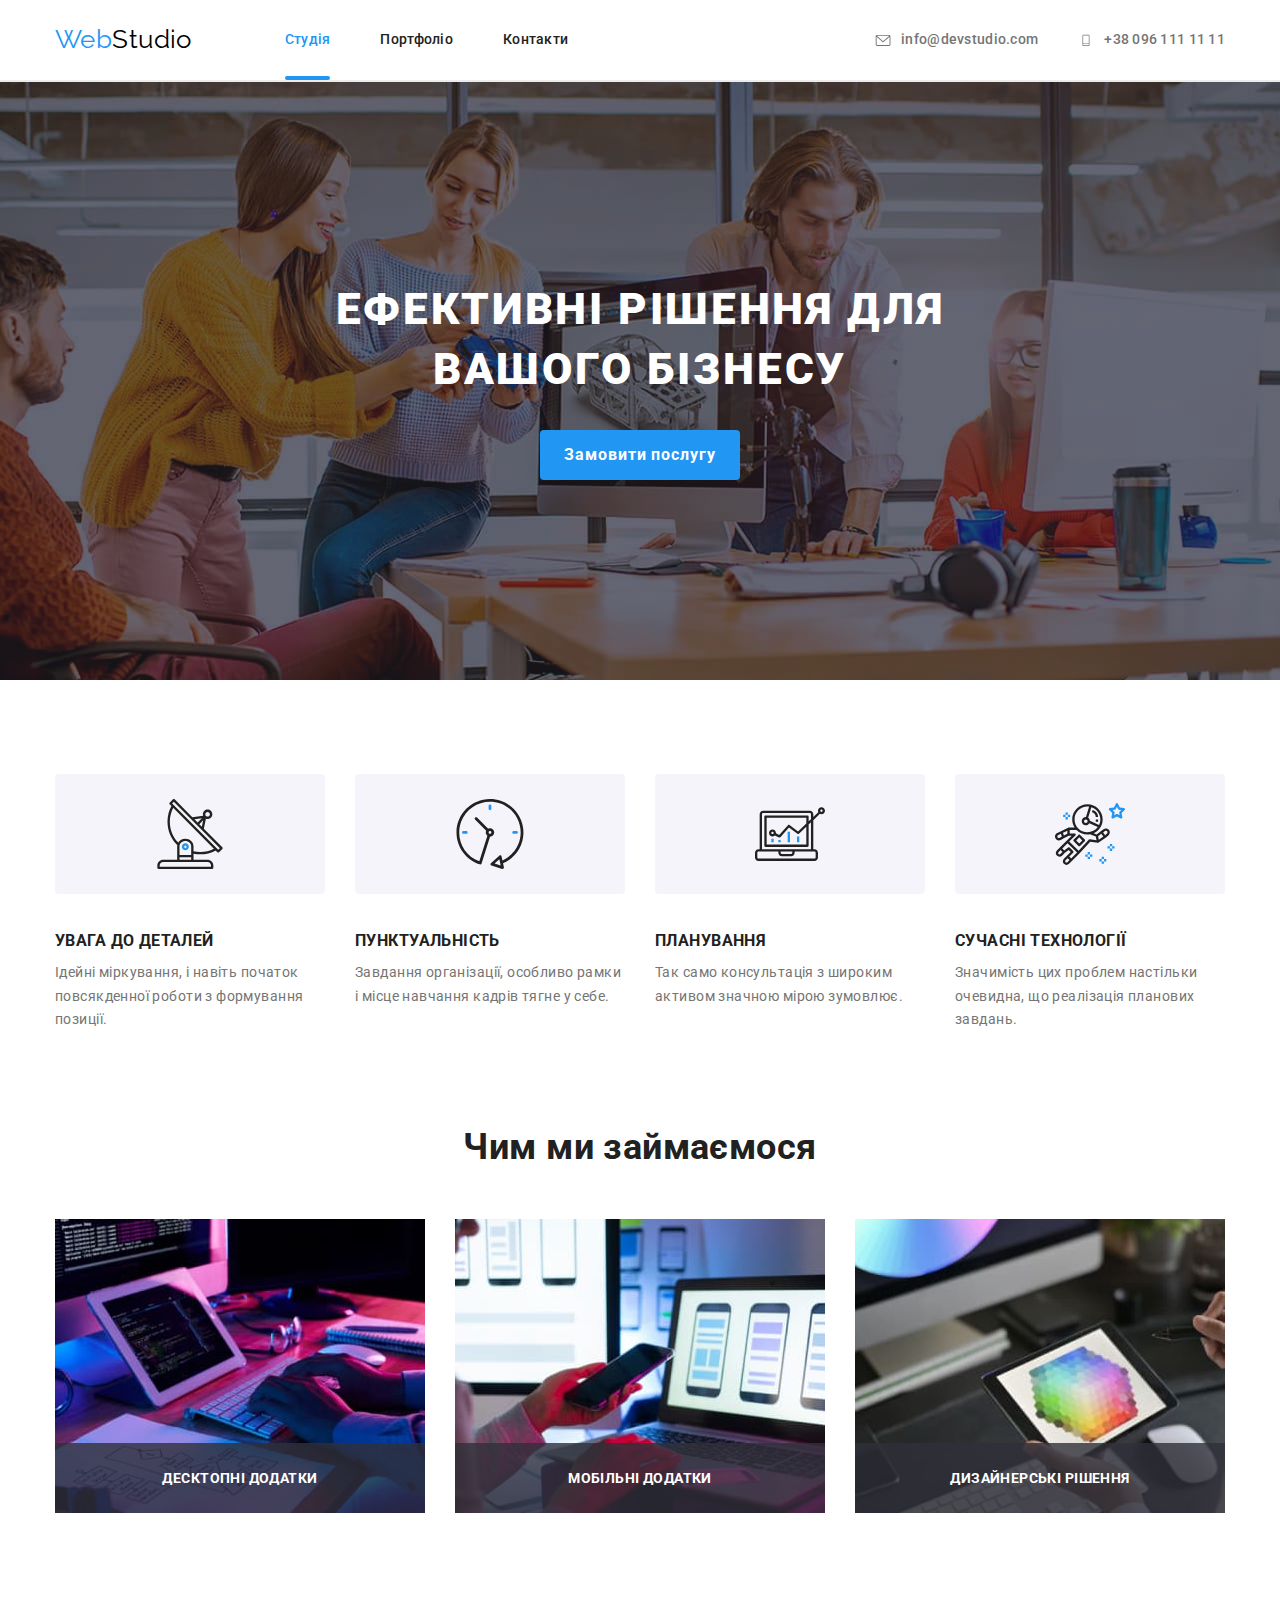
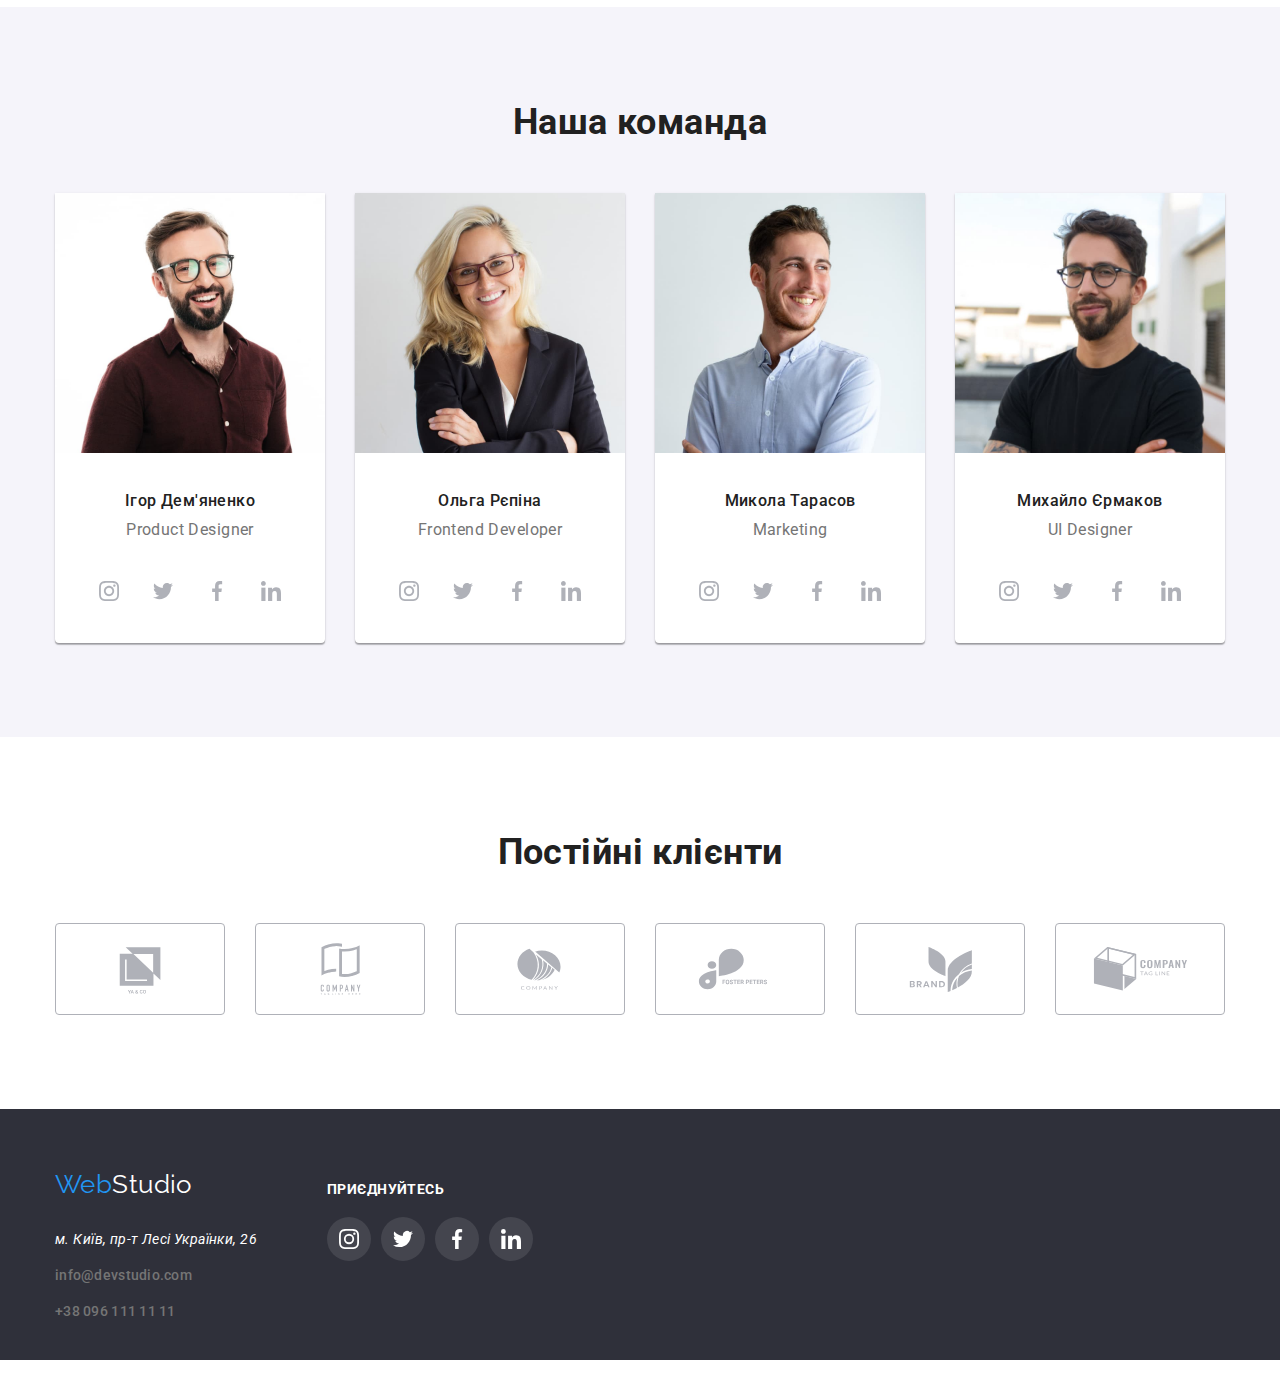
==== index.html @ 6121fbd8 "add files from hw-5" ====
<!DOCTYPE html>
<html lang="uk">
  <head>
    <meta charset="UTF-8" />
    <meta http-equiv="X-UA-Compatible" content="IE=edge" />
    <meta name="viewport" content="width=device-width, initial-scale=1.0" />
    <title>Студія</title>

    <link
      href="https://fonts.googleapis.com/css2?family=Raleway:wght@700&family=Roboto:wght@400;500;700;900&display=swap"
      rel="stylesheet"
    />
    <link
      rel="stylesheet"
      href="https://cdnjs.cloudflare.com/ajax/libs/modern-normalize/1.1.0/modern-normalize.min.css"
    />
    <link rel="stylesheet" href="./css/styles.css" />
  </head>
  <body>
    <header>
      <div class="container main-nav">
        <nav class="main-nav">
          <a href="./index.html" class="logo"
            ><span class="accent">Web</span>Studio</a
          >
          <ul class="navigation list">
            <li class="item">
              <a href="./index.html" class="navigation-item current">Студія</a>
            </li>
            <li class="item">
              <a href="./portfolio.html" class="navigation-item">Портфоліо</a>
            </li>
            <li class="item">
              <a href="./contacts.html" class="navigation-item">Контакти</a>
            </li>
          </ul>
        </nav>
        <ul class="contact main list">
          <li class="item">
            <a href="mailto:info@devstudio.com" class="contact-item">
              <svg class="icon-envelope">
                <use href="./images/sprite.svg#icon-envelope"></use>
              </svg>
              info@devstudio.com</a
            >
          </li>
          <li class="item">
            <a href="tel:+380961111111" class="contact-item">
              <svg class="icon-smartphone">
                <use href="./images/sprite.svg#icon-smartphone"></use>
              </svg>
              +38 096 111 11 11
            </a>
          </li>
        </ul>
      </div>
    </header>
    <main>
      <div class="overlay">
        <section class="section hero">
          <!-- Hero -->
          <div class="container">
            <h1 class="hero-title">Ефективні рішення для вашого бізнесу</h1>
            <div class="backdrop is-hidden" data-modal>
              <div class="modal">
                <button class="button-close" data-modal-close></button>
              </div>
            </div>
            <button class="button primary" data-modal-open>
              Замовити послугу
            </button>
          </div>
        </section>
      </div>
      <section class="section preference">
        <!--Whay we-->
        <div class="container">
          <ul class="preference list">
            <li class="item">
              <svg class="icon-antenna">
                <use href="./images/sprite.svg#icon-antenna"></use>
              </svg>
              <h3 class="preference-title">УВАГА ДО ДЕТАЛЕЙ</h3>
              <p>
                Ідейні міркування, і навіть початок повсякденної роботи з
                формування позиції.
              </p>
            </li>
            <li class="item">
              <svg class="icon-clock">
                <use href="./images/sprite.svg#icon-clock"></use>
              </svg>
              <h3 class="preference-title">ПУНКТУАЛЬНІСТЬ</h3>
              <p>
                Завдання організації, особливо рамки і місце навчання кадрів
                тягне у себе.
              </p>
            </li>
            <li class="item">
              <svg class="icon-diagram">
                <use href="./images/sprite.svg#icon-diagram"></use>
              </svg>
              <h3 class="preference-title">ПЛАНУВАННЯ</h3>
              <p>
                Так само консультація з широким активом значною мірою зумовлює.
              </p>
            </li>
            <li class="item">
              <svg class="icon-astronaut">
                <use href="./images/sprite.svg#icon-astronaut"></use>
              </svg>
              <h3 class="preference-title">СУЧАСНІ ТЕХНОЛОГІЇ</h3>
              <p>
                Значимість цих проблем настільки очевидна, що реалізація
                планових завдань.
              </p>
            </li>
          </ul>
        </div>
      </section>
      <section class="section activity">
        <!-- What we do -->
        <div class="container">
          <h2 class="activity-title">Чим ми займаємося</h2>
          <div class="activity-list">
            <div class="activity-thumb">
              <div class="activity-deskr">Десктопні додатки</div>
              <img
                class="item"
                src="./images/wwd1.jpg"
                alt="Десктопні додатки"
                width="370"
              />
            </div>
            <div class="activity-thumb">
              <div class="activity-deskr">Мобільні додатки</div>
              <img
                class="item"
                src="./images/wwd2.jpg"
                alt="Мобільні додатки"
                width="370"
              />
            </div>
            <div class="activity-thumb">
              <div class="activity-deskr">Дизайнерські рішення</div>
              <img
                class="item"
                src="./images/wwd3.jpg"
                alt="Дизайнерські рішення"
                width="370"
              />
            </div>
          </div>
        </div>
      </section>
      <section class="section team">
        <!-- Our team -->
        <div class="container">
          <h2 class="team-title">Наша команда</h2>
          <ul class="team-members list">
            <li class="item">
              <img
                src="./images/img1.jpg"
                alt="Фото Ігора Дем'яненко"
                width="270"
              />
              <div class="card">
                <h3 class="team-member">Ігор Дем'яненко</h3>
                <p class="team-position">Product Designer</p>
              </div>
              <ul class="smlist list">
                <li class="smlist-item">
                  <a href="https://www.instagram.com/">
                    <svg class="smhref">
                      <use href="./images/sprite.svg#icon-instagramsm"></use>
                    </svg>
                  </a>
                </li>
                <li class="smlist-item">
                  <a href="https://www.twitter.com/">
                    <svg class="smhref">
                      <use href="./images/sprite.svg#icon-twittersm"></use>
                    </svg>
                  </a>
                </li>
                <li class="smlist-item">
                  <a href="https://www.facebook.com/">
                    <svg class="smhref">
                      <use href="./images/sprite.svg#icon-facebooksm"></use>
                    </svg>
                  </a>
                </li>
                <li class="smlist-item">
                  <a href="https://www.linkedin.com/">
                    <svg class="smhref">
                      <use href="./images/sprite.svg#icon-linkedinsm"></use>
                    </svg>
                  </a>
                </li>
              </ul>
            </li>
            <li class="item">
              <img
                src="./images/img2.jpg"
                alt="Фото Ольги Рєпіної"
                width="270"
              />
              <div class="card">
                <h3 class="team-member">Ольга Рєпіна</h3>
                <p class="team-position">Frontend Developer</p>
              </div>
              <ul class="list smlist">
                <li class="smlist-item">
                  <a href="https://www.instagram.com/">
                    <svg class="smhref">
                      <use href="./images/sprite.svg#icon-instagramsm"></use>
                    </svg>
                  </a>
                </li>
                <li class="smlist-item">
                  <a href="https://www.twitter.com/">
                    <svg class="smhref">
                      <use href="./images/sprite.svg#icon-twittersm"></use>
                    </svg>
                  </a>
                </li>
                <li class="smlist-item">
                  <a href="https://www.facebook.com/">
                    <svg class="smhref">
                      <use href="./images/sprite.svg#icon-facebooksm"></use>
                    </svg>
                  </a>
                </li>
                <li class="smlist-item">
                  <a href="https://www.linkedin.com/">
                    <svg class="smhref">
                      <use href="./images/sprite.svg#icon-linkedinsm"></use>
                    </svg>
                  </a>
                </li>
              </ul>
            </li>
            <li class="item">
              <img
                src="./images/img3.jpg"
                alt="Фото Миколи Тарасова"
                width="270"
              />
              <div class="card">
                <h3 class="team-member">Микола Тарасов</h3>
                <p class="team-position">Marketing</p>
              </div>
              <ul class="list smlist">
                <li class="smlist-item">
                  <a href="https://www.instagram.com/">
                    <svg class="smhref">
                      <use href="./images/sprite.svg#icon-instagramsm"></use>
                    </svg>
                  </a>
                </li>
                <li class="smlist-item">
                  <a href="https://www.twitter.com/">
                    <svg class="smhref">
                      <use href="./images/sprite.svg#icon-twittersm"></use>
                    </svg>
                  </a>
                </li>
                <li class="smlist-item">
                  <a href="https://www.facebook.com/">
                    <svg class="smhref">
                      <use href="./images/sprite.svg#icon-facebooksm"></use>
                    </svg>
                  </a>
                </li>
                <li class="smlist-item">
                  <a href="https://www.linkedin.com/">
                    <svg class="smhref">
                      <use href="./images/sprite.svg#icon-linkedinsm"></use>
                    </svg>
                  </a>
                </li>
              </ul>
            </li>
            <li class="item">
              <img
                src="./images/img4.jpg"
                alt="Фото Михайла Єрмакова"
                width="270"
              />
              <div class="card">
                <h3 class="team-member">Михайло Єрмаков</h3>
                <p class="team-position">UI Designer</p>
              </div>
              <ul class="list smlist">
                <li class="smlist-item">
                  <a href="https://www.instagram.com/">
                    <svg class="smhref">
                      <use href="./images/sprite.svg#icon-instagramsm"></use>
                    </svg>
                  </a>
                </li>
                <li class="smlist-item">
                  <a href="https://www.twitter.com/">
                    <svg class="smhref">
                      <use href="./images/sprite.svg#icon-twittersm"></use>
                    </svg>
                  </a>
                </li>
                <li class="smlist-item">
                  <a href="https://www.facebook.com/">
                    <svg class="smhref">
                      <use href="./images/sprite.svg#icon-facebooksm"></use>
                    </svg>
                  </a>
                </li>
                <li class="smlist-item">
                  <a href="https://www.linkedin.com/">
                    <svg class="smhref">
                      <use href="./images/sprite.svg#icon-linkedinsm"></use>
                    </svg>
                  </a>
                </li>
              </ul>
            </li>
          </ul>
        </div>
      </section>
      <section class="clients section">
        <div class="container">
          <h2 class="clients-title">Постійні клієнти</h2>
          <ul class="clients-list list">
            <li class="clients-item">
              <a href="" class="clients-link" aria-label="Клієнт1"
                ><svg class="clients-logo">
                  <use href="./images/sprite.svg#icon-logo1"></use></svg
              ></a>
            </li>
            <li class="clients-item">
              <a href="" class="clients-link" aria-label="Клієнт2"
                ><svg class="clients-logo">
                  <use href="./images/sprite.svg#icon-logo2"></use></svg
              ></a>
            </li>
            <li class="clients-item">
              <a href="" class="clients-link" aria-label="Клієнт3"
                ><svg class="clients-logo">
                  <use href="./images/sprite.svg#icon-logo3"></use></svg
              ></a>
            </li>
            <li class="clients-item">
              <a href="" class="clients-link" aria-label="Клієнт4"
                ><svg class="clients-logo">
                  <use href="./images/sprite.svg#icon-logo4"></use></svg
              ></a>
            </li>
            <li class="clients-item">
              <a href="" class="clients-link" aria-label="Клієнт5"
                ><svg class="clients-logo">
                  <use href="./images/sprite.svg#icon-logo5"></use></svg
              ></a>
            </li>
            <li class="clients-item">
              <a href="" class="clients-link" aria-label="Клієнт6"
                ><svg class="clients-logo">
                  <use href="./images/sprite.svg#icon-logo6"></use></svg
              ></a>
            </li>
          </ul>
        </div>
      </section>
    </main>
    <footer>
      <div class="footerbg">
        <div class="container">
          <ul class="footer list">
            <li>
              <a href="./index.html" class="logo"
                ><span class="accent">Web</span><span class="fcol">Studio</span>
              </a>
            </li>
            <li>
              <address class="fcol">м. Київ, пр-т Лесі Українки, 26</address>
            </li>
            <li class="footer-item">
              <a href="mailto:info@devstudio.com" class="contact-item"
                >info@devstudio.com</a
              >
            </li>
            <li class="footer-item">
              <a href="tel:+380961111111" class="contact-item"
                >+38 096 111 11 11</a
              >
            </li>
          </ul>
          <div class="joinus">
            <p class="join">приєднуйтесь</p>
            <ul class="join-items list">
              <li class="item">
                <a href="https://www.instagram.com/"
                  ><img
                    class="smlink"
                    src="./images/instagram.svg"
                    alt="Instagram link"
                    width="20"
                    height="20"
                  />
                </a>
              </li>
              <li class="item">
                <a href="https://twitter.com/"
                  ><img
                    class="smlink"
                    src="./images/twitter.svg"
                    alt="Twitter link"
                    width="20"
                    height="20"
                  />
                </a>
              </li>
              <li class="item">
                <a href="https://www.facebook.com/"
                  ><img
                    class="smlink"
                    src="./images/facebook.svg"
                    alt="Facebook link"
                    width="20"
                    height="20"
                  />
                </a>
              </li>
              <li class="item">
                <a href="https://www.linkedin.com/"
                  ><img
                    class="smlink"
                    src="./images/linkedin.svg"
                    alt="LinkedIn link"
                    width="20"
                    height="20"
                  />
                </a>
              </li>
            </ul>
          </div>
        </div>
      </div>
    </footer>
    <script src="./js/modal.js"></script>
  </body>
</html>
---- css/styles.css ----
:root {
  --primary-bgc: #ffffff;
  --secondary-bgc: #f5f4fa;

  --main-text-color: #757575;
  --title-text-color: #212121;

  --accent-color: #2196f3;
  --logo-color: #000000;
  --sm-color: #afb1b8;
}

body {
  background-color: var(--primary-bgc);
  color: var(--main-text-color);

  font-family: "Roboto", sans-serif;
  font-weight: 400;
  font-size: 14px;
  line-height: 1.71;
  letter-spacing: 0.03em;
}

/* * {  outline: 1px solid red;} */

.container {
  width: 1200px;
  padding: 0 15px;
  margin: 0 auto;
  /* outline: 1px solid red; */
}

h1,
h2,
h3,
h4 {
  color: var(--title-text-color);
  margin-top: 0;
  margin-bottom: 0;
}

p {
  margin-top: 0;
  margin-bottom: 0;
}

.list {
  margin-top: 0;
  margin-bottom: 0;
  padding: 0;
  list-style: none;
}

/* Navigation */

header::after {
  content: "";
  position: absolute;
  width: 100%;
  height: 0;
  left: 0px;
  top: 80px;

  border: 1px solid #ececec;
}

.main-nav {
  display: flex;
  align-items: center;
}

.navigation {
  display: flex;
}

.navigation-item.current::before {
  content: "";
  position: absolute;
  width: 100%;
  height: 4px;
  bottom: 0;

  background: #2196f3;
  border-radius: 2px;
}

.navigation .item:not(:last-child) {
  margin-right: 50px;
}

.navigation-item {
  position: relative;
  display: block;
  padding-top: 32px;
  padding-bottom: 32px;
  font-weight: 500;
  font-size: 14px;
  line-height: 1.14;
  letter-spacing: 0.02em;
  text-decoration: none;
  color: var(--title-text-color);
  transition: color 250ms cubic-bezier(0.4, 0, 0.2, 1);
}

.navigation-item:hover,
.navigation-item:focus {
  color: var(--accent-color);
}

.navigation-item.current {
  color: var(--accent-color);
}

.logo {
  display: inline-block;
  font-family: "Raleway", sans-serif;
  font-size: 26px;
  line-height: 31px;
  letter-spacing: 1.19;

  color: var(--logo-color);
  text-decoration: none;
}

header .logo {
  padding: 24px 93px 25px 0;
}

.accent {
  color: var(--accent-color);
}

.contact.main {
  display: flex;
  margin-left: auto;
}

.contact.main .item:not(:last-child) {
  margin-right: 40px;
}

.contact-item {
  font-weight: 500;
  line-height: 1.14;
  letter-spacing: 0.02em;
  text-decoration: none;
  color: var(--main-text-color);
  fill: var(--main-text-color);
  transition: color 250ms cubic-bezier(0.4, 0, 0.2, 1), fill 250ms cubic-bezier(0.4, 0, 0.2, 1);
}

header .contact-item {
  padding-top: 32px;
  padding-bottom: 32px;
}

.main .contact-item {
  display: flex;
}

.contact-item:hover,
.contact-item:focus {
  color: var(--accent-color);
  fill: var(--accent-color);
}

.icon-envelope,
.icon-smartphone {
  width: 16px;
  height: 12px;
  margin: 2px 10px 2px 0;
}

/* Hero */
.hero {
  text-align: center;
  padding-top: 200px;
}

.hero-title {
  font-weight: 900;
  font-size: 44px;
  line-height: 1.36;
  letter-spacing: 0.06em;
  text-transform: uppercase;
  margin: 0px auto 30px;

  width: 700px;
  color: var(--primary-bgc);
}

.overlay {
  max-width: 1600px;
  height: 600px;
  margin: 0 auto;

  background-image: linear-gradient(
      rgba(47, 48, 58, 0.4),
      rgba(47, 48, 58, 0.4)
    ),
    url(../images/overlay.jpg), url(../images/Bg.svg);
  background-size: cover;
  background-repeat: no-repeat;
  background-position: center;
}

/* Buttons */

.button {
  display: inline-block;
  font-size: 16px;
  cursor: pointer;

  text-align: center;
}

.button.primary {
  font-weight: 700;
  line-height: 1.88;
  letter-spacing: 0.06em;
  background-color: var(--accent-color);
  color: var(--primary-bgc);
  min-width: 200px;
  height: 50px;
  border: 0;
  border-radius: 4px;
  padding: 10px 24px;
  transition: color 250ms cubic-bezier(0.4, 0, 0.2, 1), background-color 250ms cubic-bezier(0.4, 0, 0.2, 1), box-shadow 250ms cubic-bezier(0.4, 0, 0.2, 1);
}

.button.primary:hover,
.button.primary:focus {
  background-color: var(--primary-bgc);
  color: var(--accent-color);
  box-shadow: 0px 10px 13px -7px #000000, inset 5px 5px 15px 5px rgba(0,0,0,0);
}

.button.secondary {
  font-weight: 500;
  line-height: 1.62;
  letter-spacing: 0.03em;
  background-color: var(--secondary-bgc);
  color: var(--title-text-color);
  min-width: 125px;
  height: 38px;
  border: 0;
  border-radius: 4px;
  padding: 6px 22px;
  transition: color 250ms cubic-bezier(0.4, 0, 0.2, 1), background-color 250ms cubic-bezier(0.4, 0, 0.2, 1), box-shadow 250ms cubic-bezier(0.4, 0, 0.2, 1);
}

.button.secondary:hover,
.button.secondary:focus {
  background-color: var(--accent-color);
  color: var(--primary-bgc);
  box-shadow: 0px 3px 1px rgba(0, 0, 0, 0.1), 0px 1px 2px rgba(0, 0, 0, 0.08), 0px 2px 2px rgba(0, 0, 0, 0.12);
}

.backdrop {
  position: fixed;
  top: 0;
  left: 0;
  z-index: 100;
  width: 100%;
  height: 100%;

  background-color: rgba(0, 0, 0, 0.2);
  opacity: 1;
  transition: opacity 250ms cubic-bezier(0.4, 0, 0.2, 1);
}

.backdrop.is-hidden {
  opacity: 0;
  pointer-events: none;
}

.modal {
  position: absolute;
  top: 50%;
  left: 50%;
  transform: translate(-50%, -50%);
  min-width: 528px;
  min-height: 581px;

  background: var(--primary-bgc);
  box-shadow: 0px 1px 3px rgba(0, 0, 0, 0.12), 0px 1px 1px rgba(0, 0, 0, 0.14),
    0px 2px 1px rgba(0, 0, 0, 0.2);
  border-radius: 4px;
}

.button-close {
  position: absolute;
  top: 0;
  right: 0;
  width: 30px;
  height: 30px;
  margin-top: 8px;
  margin-right: 8px;

  background-image: url(../images/close.svg);
  background-size: contain;
  border: 0;
  background-color: var(--primary-bgc);
}

/* Why we */
.section.preference {
  padding-top: 94px;
}

.preference.list {
  display: flex;
  flex-wrap: wrap;
}

.preference.list .item:not(:nth-child(4n)) {
  margin-right: 30px;
}

.preference.list .item:not(:nth-last-child(-n + 4)) {
  margin-bottom: 30px;
}

.preference .item {
  width: 270px;
}

.icon-antenna,
.icon-clock,
.icon-diagram,
.icon-astronaut {
  width: 270px;
  height: 120px;
  padding: 25px 100px;
  background-color: var(--secondary-bgc);
  border-radius: 4px;
  margin-bottom: 30px;
}

.preference-title {
  font-weight: 700;
  line-height: 1.14;
  text-transform: uppercase;
  margin-bottom: 10px;
}

/* What we do */

.section.activity,
.section.team,
.section.clients,
.portfolio {
  padding-top: 94px;
  padding-bottom: 94px;
}

.activity-title,
.team-title,
.clients-title,
.contact-header {
  font-weight: 700;
  font-size: 36px;
  line-height: 1.17;
  text-align: center;
  margin-bottom: 50px;
}

.activity-list {
  display: flex;
  position: relative;
}

.activity-list .item {
  display: block;
}

.activity-thumb {
  position: relative;
}

.activity-thumb:not(:last-child) {
  margin-right: 30px;
}

.activity-thumb::before {
  content: "";
  position: absolute;
  width: 370px;
  height: 70px;
  bottom: 0;
  background: rgba(47, 48, 58, 0.8);
}

.activity-deskr {
  position: absolute;
  bottom: 27px;
  width: 370px;
  height: 16px;

  font-weight: 700;
  font-size: 14px;
  line-height: 16px;
  text-align: center;
  letter-spacing: 0.03em;
  text-transform: uppercase;

  color: var(--primary-bgc);
}
/* Our team */

.team {
  /* max-width: 1600px; */
  background-color: var(--secondary-bgc);
  background-position: center;
}

.team-members.list {
  display: flex;
}

.team-members .item {
  background: #ffffff;
  box-shadow: 0px 1px 3px rgba(0, 0, 0, 0.12), 0px 1px 1px rgba(0, 0, 0, 0.14),
    0px 2px 1px rgba(0, 0, 0, 0.2);
  border-radius: 0px 0px 4px 4px;
}

.team-members .item:not(:last-child) {
  margin-right: 30px;
}

.card {
  padding: 30px 0;
}

.team-member {
  padding-bottom: 10px;
  font-weight: 500;
  font-size: 16px;
  line-height: 1.19;
  text-align: center;
}

.team-position {
  font-size: 16px;
  line-height: 1.19;
  text-align: center;
}

.smlist {
  display: flex;
  margin: 0 32px 30px 32px;
  padding: 0;
}

.smlist a {
  display: block;
  width: 44px;
  height: 44px;
}

.smlist-item {
  width: 44px;
  height: 44px;
  border-radius: 50%;
  background-color: var(--primary-bgc);
  transition: background-color 250ms cubic-bezier(0.4, 0, 0.2, 1), fill 250ms cubic-bezier(0.4, 0, 0.2, 1);
}

.smlist-item:not(:last-child) {
  margin-right: 10px;
}

.smhref {
  width: 44px;
  height: 44px;
  padding: 12px;
  fill: var(--sm-color);
}
.smlist-item:hover,
.smlist-item:focus {
  background-color: var(--accent-color);
  border-radius: 50%;
}

.smhref:hover,
.smhref:focus {
  fill: var(--primary-bgc);
}

/* Clients */

.clients-list {
  display: flex;
  flex-wrap: wrap;
}

.clients-item {
  margin-right: 30px;
  margin-bottom: 30px;
}

.clients-item:nth-last-child(-n + 6) {
  margin-bottom: 0;
}

.clients-item:nth-child(6n) {
  margin-right: 0;
}

.clients-link {
  display: block;
  width: 170px;
  height: 92px;
  border: 1px solid #afb1b8;
  border-radius: 4px;
  fill: var(--sm-color);
  transition: fill 250ms cubic-bezier(0.4, 0, 0.2, 1),   border 250ms cubic-bezier(0.4, 0, 0.2, 1);
}

.clients-link:hover,
.clients-list:focus {
  border-color: var(--accent-color);
  fill: var(--accent-color);
}

.clients-logo {
  width: 106px;
  height: 60px;
  margin: 16px 32px;
}

/* Footer */

.footerbg {
  max-width: 1600px;
  height: 251px;
  margin: 0 auto;
  background-image: url(../images/bgfooter.svg);
  background-position: center;
}

.footer.list {
  padding-top: 60px;
  padding-bottom: 60px;
}

footer .logo {
  margin-bottom: 28px;
}

.fcol {
  color: var(--primary-bgc);
}

.footer-item {
  margin-top: 12px;
}

footer .container {
  display: flex;
}

.joinus {
  margin: 72px 0 0 70px;
}

.join {
  margin-bottom: 20px;
  font-style: normal;
  font-weight: 700;
  line-height: 16px;
  letter-spacing: 1.14;
  text-transform: uppercase;

  color: var(--primary-bgc);
}

.join-items {
  display: flex;
}

footer .item {
  width: 44px;
  height: 44px;
  border-radius: 50%;
  background-color: rgba(255, 255, 255, 0.1);
  /* color: var(--primary-bgc, 0.1); */
  /* background-image: url(../images/ellipse.svg); */
  margin-right: 10px;
  transition: background-color 250ms cubic-bezier(0.4, 0, 0.2, 1);
}

footer .item:hover,
.footer .item:focus {
  background-color: var(--accent-color);
}

.smlink {
  margin: 12px;
}

/* Portfolio */
.nav {
  display: flex;
  justify-content: center;
  margin-bottom: 50px;
}

.nav .item:not(:last-child) {
  margin-right: 8px;
}

.exemples .list {
  display: flex;
  flex-wrap: wrap;
  margin: -15px;
}

.exemples a {
  text-decoration: none;
}

.exemples .item {
  width: 370px;
  margin: 15px;

  background: var(--primary-bgc);
  border: 1px solid #eeeeee;
  transition: box-shadow 250ms cubic-bezier(0.4, 0, 0.2, 1)
}

.exemples .item:hover,
.exemples .item:focus {
  box-shadow: 0px 1px 1px rgba(0, 0, 0, 0.12), 0px 4px 4px rgba(0, 0, 0, 0.06),
    1px 4px 6px rgba(0, 0, 0, 0.16);
}

.exemples-container {
  padding: 20px 24px;
}

.exemple-title {
  font-weight: 700;
  font-size: 18px;
  line-height: 2;
  text-decoration: none;
}

.exemple-descr {
  font-size: 16px;
  line-height: 1.88;
  text-decoration: none;
  color: var(--main-text-color);
}

.exemples-overlay {
  position: relative;
  overflow: hidden;
}

.exemple-description {
  position: absolute;
  bottom: -100%;
  left: 0;
  width: 100%;
  height: 100%;
  padding: 63px 24px;

  font-size: 18px;
  align-items: center;
  line-height: 28px;
  letter-spacing: 1.56;

  color: var(--primary-bgc);
  background-color: var(--accent-color);
  text-decoration: none;
  background: rgba(33, 150, 243, 0.9);

  transition: bottom 250ms cubic-bezier(0.4, 0, 0.2, 1);
}

a[href="project1"]:hover .exemple-description,
a[href="project2"]:hover .exemple-description,
a[href="project3"]:hover .exemple-description,
a[href="project4"]:hover .exemple-description,
a[href="project5"]:hover .exemple-description,
a[href="project6"]:hover .exemple-description,
a[href="project7"]:hover .exemple-description,
a[href="project8"]:hover .exemple-description,
a[href="project9"]:hover .exemple-description {
  bottom: 0;
}

/* Contacts */

.contact-container {
  padding: 94px 0;
}
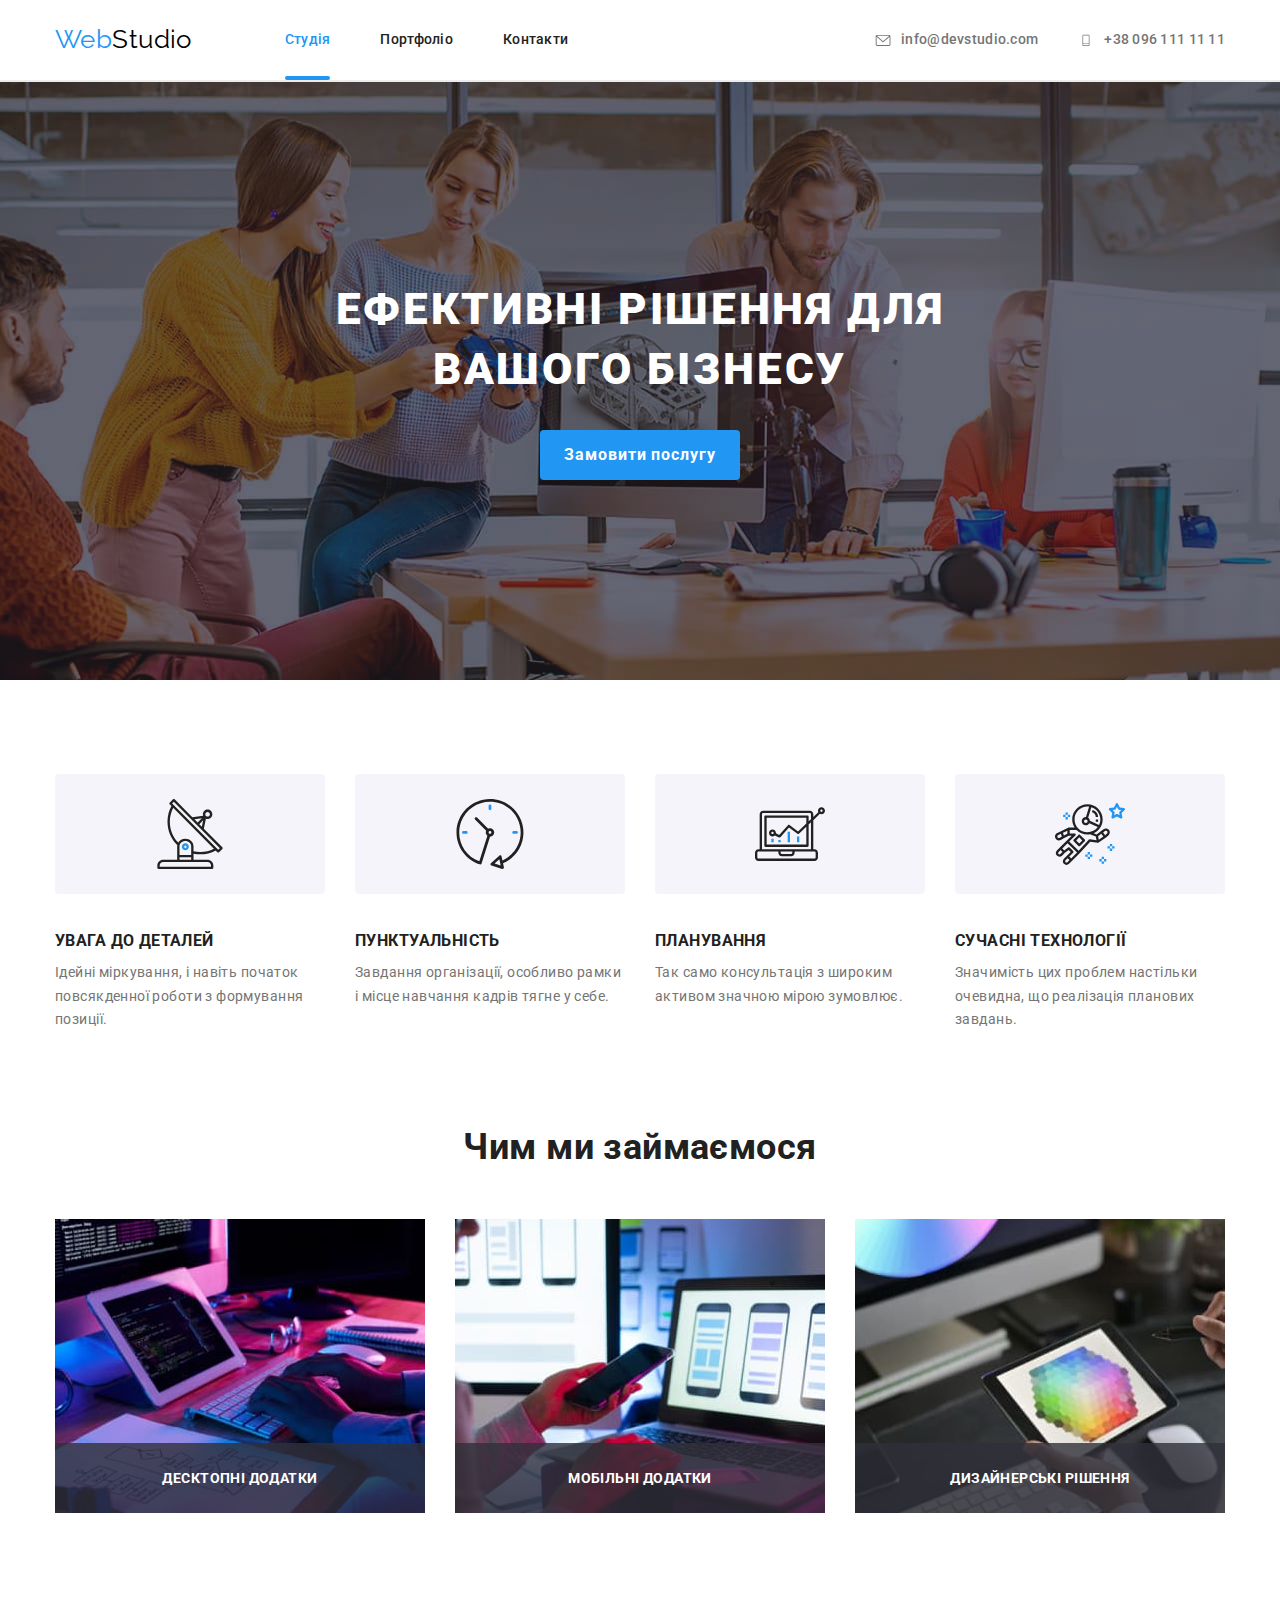
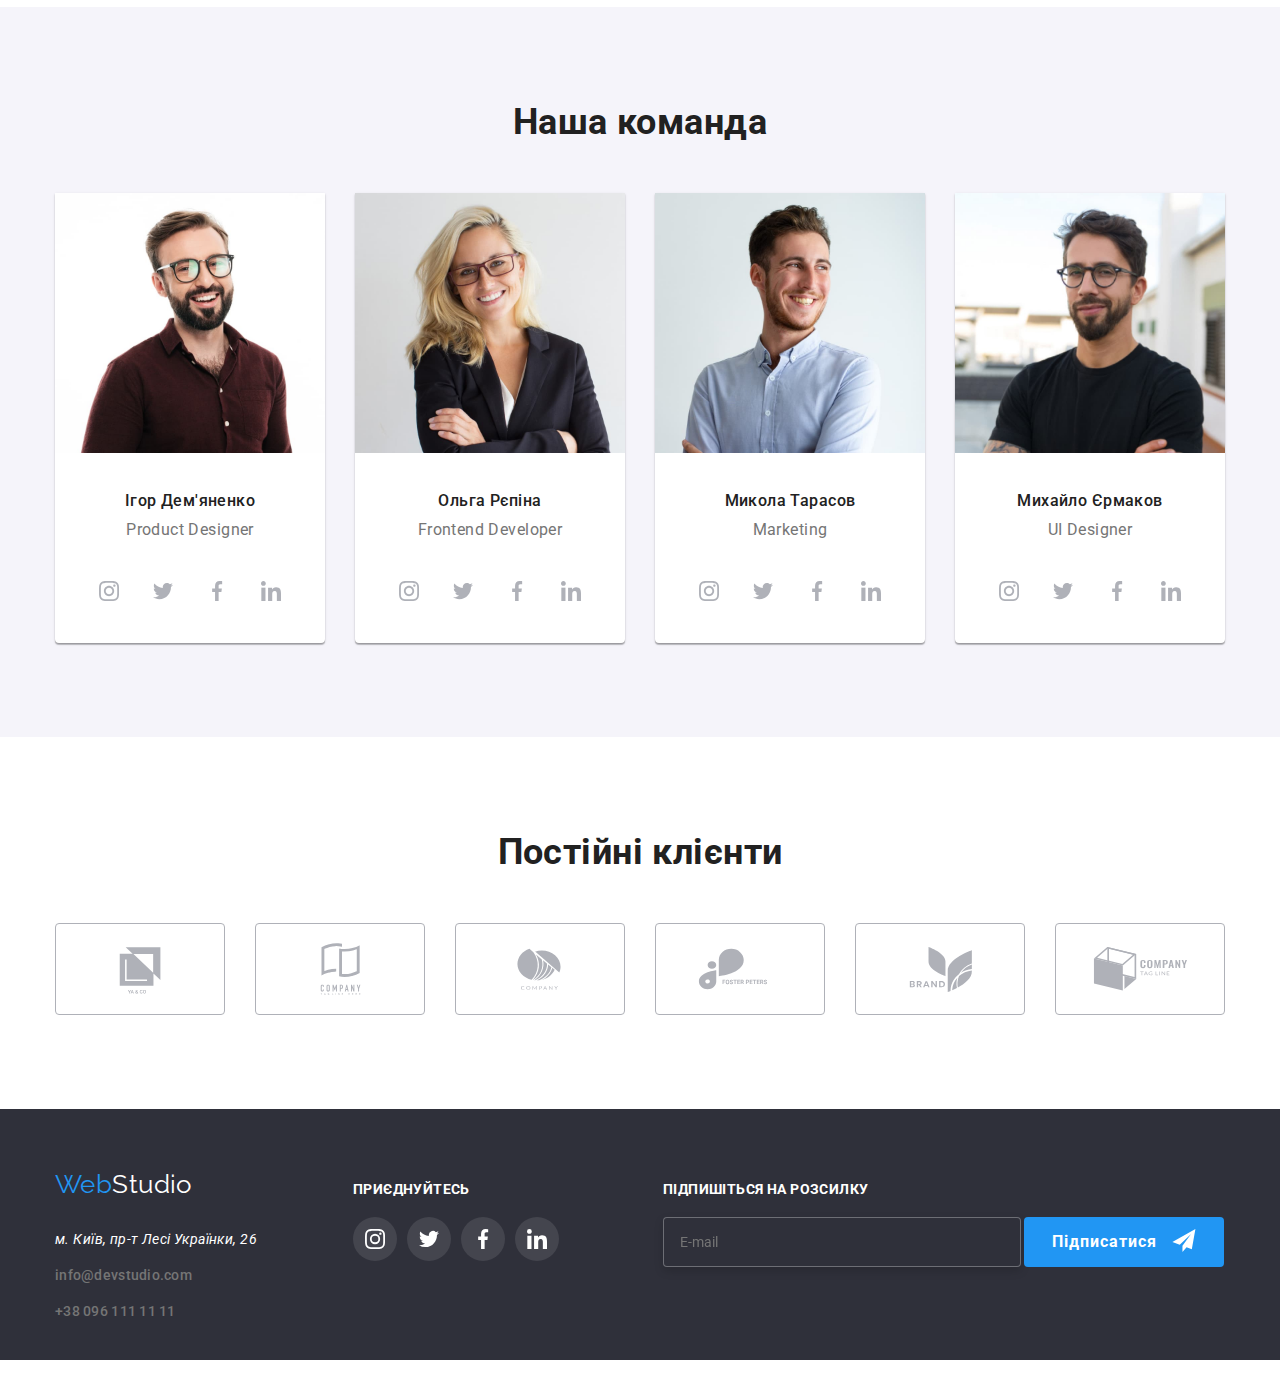
==== commit 2b5a4749: "add subscribe form" ====
--- a/index.html
+++ b/index.html
@@ -332,38 +332,32 @@
             <li class="clients-item">
               <a href="" class="clients-link" aria-label="Клієнт1"
                 ><svg class="clients-logo">
-                  <use href="./images/sprite.svg#icon-logo1"></use></svg
-              ></a>
+                  <use href="./images/sprite.svg#icon-logo1"></use></svg></a>
             </li>
             <li class="clients-item">
               <a href="" class="clients-link" aria-label="Клієнт2"
                 ><svg class="clients-logo">
-                  <use href="./images/sprite.svg#icon-logo2"></use></svg
-              ></a>
+                  <use href="./images/sprite.svg#icon-logo2"></use></svg></a>
             </li>
             <li class="clients-item">
               <a href="" class="clients-link" aria-label="Клієнт3"
                 ><svg class="clients-logo">
-                  <use href="./images/sprite.svg#icon-logo3"></use></svg
-              ></a>
+                  <use href="./images/sprite.svg#icon-logo3"></use></svg></a>
             </li>
             <li class="clients-item">
               <a href="" class="clients-link" aria-label="Клієнт4"
                 ><svg class="clients-logo">
-                  <use href="./images/sprite.svg#icon-logo4"></use></svg
-              ></a>
+                  <use href="./images/sprite.svg#icon-logo4"></use></svg></a>
             </li>
             <li class="clients-item">
               <a href="" class="clients-link" aria-label="Клієнт5"
                 ><svg class="clients-logo">
-                  <use href="./images/sprite.svg#icon-logo5"></use></svg
-              ></a>
+                  <use href="./images/sprite.svg#icon-logo5"></use></svg></a>
             </li>
             <li class="clients-item">
               <a href="" class="clients-link" aria-label="Клієнт6"
                 ><svg class="clients-logo">
-                  <use href="./images/sprite.svg#icon-logo6"></use></svg
-              ></a>
+                  <use href="./images/sprite.svg#icon-logo6"></use></svg></a>
             </li>
           </ul>
         </div>
@@ -441,6 +435,19 @@
               </li>
             </ul>
           </div>
+          <div class="subscribe">
+            <form>
+              <label for="email" class="subscribe-item">Підпишіться на розсилку</label>
+              <input type="email" name="email" id="email" placeholder="E-mail">
+              <button type="submit" class="button primary">
+                Підписатися
+                <svg class="icon-send">
+                  <use href="./images/sprite.svg#icon-send"></use>
+                </svg>
+
+              </button>
+            </form>
+          </div>
         </div>
       </div>
     </footer>
--- a/css/styles.css
+++ b/css/styles.css
@@ -146,7 +146,8 @@
   text-decoration: none;
   color: var(--main-text-color);
   fill: var(--main-text-color);
-  transition: color 250ms cubic-bezier(0.4, 0, 0.2, 1), fill 250ms cubic-bezier(0.4, 0, 0.2, 1);
+  transition: color 250ms cubic-bezier(0.4, 0, 0.2, 1),
+    fill 250ms cubic-bezier(0.4, 0, 0.2, 1);
 }
 
 header .contact-item {
@@ -225,14 +226,17 @@
   border: 0;
   border-radius: 4px;
   padding: 10px 24px;
-  transition: color 250ms cubic-bezier(0.4, 0, 0.2, 1), background-color 250ms cubic-bezier(0.4, 0, 0.2, 1), box-shadow 250ms cubic-bezier(0.4, 0, 0.2, 1);
+  transition: color 250ms cubic-bezier(0.4, 0, 0.2, 1),
+    background-color 250ms cubic-bezier(0.4, 0, 0.2, 1),
+    box-shadow 250ms cubic-bezier(0.4, 0, 0.2, 1);
 }
 
 .button.primary:hover,
 .button.primary:focus {
   background-color: var(--primary-bgc);
   color: var(--accent-color);
-  box-shadow: 0px 10px 13px -7px #000000, inset 5px 5px 15px 5px rgba(0,0,0,0);
+  box-shadow: 0px 10px 13px -7px #000000,
+    inset 5px 5px 15px 5px rgba(0, 0, 0, 0);
 }
 
 .button.secondary {
@@ -246,14 +250,24 @@
   border: 0;
   border-radius: 4px;
   padding: 6px 22px;
-  transition: color 250ms cubic-bezier(0.4, 0, 0.2, 1), background-color 250ms cubic-bezier(0.4, 0, 0.2, 1), box-shadow 250ms cubic-bezier(0.4, 0, 0.2, 1);
+  transition: color 250ms cubic-bezier(0.4, 0, 0.2, 1),
+    background-color 250ms cubic-bezier(0.4, 0, 0.2, 1),
+    box-shadow 250ms cubic-bezier(0.4, 0, 0.2, 1);
 }
 
 .button.secondary:hover,
 .button.secondary:focus {
   background-color: var(--accent-color);
   color: var(--primary-bgc);
-  box-shadow: 0px 3px 1px rgba(0, 0, 0, 0.1), 0px 1px 2px rgba(0, 0, 0, 0.08), 0px 2px 2px rgba(0, 0, 0, 0.12);
+  box-shadow: 0px 3px 1px rgba(0, 0, 0, 0.1), 0px 1px 2px rgba(0, 0, 0, 0.08),
+    0px 2px 2px rgba(0, 0, 0, 0.12);
+}
+
+.button.secondary.actual {
+  background-color: var(--accent-color);
+  color: var(--primary-bgc);
+  box-shadow: 0px 3px 1px rgba(0, 0, 0, 0.1), 0px 1px 2px rgba(0, 0, 0, 0.08),
+    0px 2px 2px rgba(0, 0, 0, 0.12);
 }
 
 .backdrop {
@@ -464,7 +478,8 @@
   height: 44px;
   border-radius: 50%;
   background-color: var(--primary-bgc);
-  transition: background-color 250ms cubic-bezier(0.4, 0, 0.2, 1), fill 250ms cubic-bezier(0.4, 0, 0.2, 1);
+  transition: background-color 250ms cubic-bezier(0.4, 0, 0.2, 1),
+    fill 250ms cubic-bezier(0.4, 0, 0.2, 1);
 }
 
 .smlist-item:not(:last-child) {
@@ -515,7 +530,8 @@
   border: 1px solid #afb1b8;
   border-radius: 4px;
   fill: var(--sm-color);
-  transition: fill 250ms cubic-bezier(0.4, 0, 0.2, 1),   border 250ms cubic-bezier(0.4, 0, 0.2, 1);
+  transition: fill 250ms cubic-bezier(0.4, 0, 0.2, 1),
+    border 250ms cubic-bezier(0.4, 0, 0.2, 1);
 }
 
 .clients-link:hover,
@@ -543,6 +559,7 @@
 .footer.list {
   padding-top: 60px;
   padding-bottom: 60px;
+  width: 231px;
 }
 
 footer .logo {
@@ -600,6 +617,67 @@
   margin: 12px;
 }
 
+.subscribe {
+  width: 570px;
+  height: 86px;
+  margin-top: 72px;
+  margin-left: 94px;
+  font-weight: 700;
+  font-size: 14px;
+  line-height: 16px;
+  letter-spacing: 0.03em;
+  text-transform: uppercase;
+
+  color: var(--primary-bgc);
+}
+
+.subscribe-item {
+  display: block;
+  margin-bottom: 20px;
+}
+
+.subscribe .button.primary {
+  position: relative;
+  width: 200px;
+  height: 50px;
+  padding: 10px 28px;
+
+  font-weight: 700;
+  font-size: 16px;
+  line-height: 30px;
+  letter-spacing: 0.06em;
+  text-align: left;
+}
+
+#email {
+  width: 358px;
+  height: 50px;
+  padding-top: 15px;
+  padding-bottom: 15px;
+  padding-left: 16px;
+
+  color: var(--primary-bgc);
+  background-color: #2F303A;
+  border: 1px solid rgba(255, 255, 255, 0.3);
+  filter: drop-shadow(0px 4px 4px rgba(0, 0, 0, 0.15));
+  border-radius: 4px;
+}
+
+.icon-send {
+  position: absolute;
+  top: 12px;
+  right: 28px;
+  width: 24px;
+  height: 24px;
+
+  fill: var(--primary-bgc);
+  transition: fill 250ms cubic-bezier(0.4, 0, 0.2, 1);
+}
+
+.subscribe .button.primary:hover .icon-send {
+  fill: var(--accent-color);
+}
+
 /* Portfolio */
 .nav {
   display: flex;
@@ -627,7 +705,7 @@
 
   background: var(--primary-bgc);
   border: 1px solid #eeeeee;
-  transition: box-shadow 250ms cubic-bezier(0.4, 0, 0.2, 1)
+  transition: box-shadow 250ms cubic-bezier(0.4, 0, 0.2, 1);
 }
 
 .exemples .item:hover,
